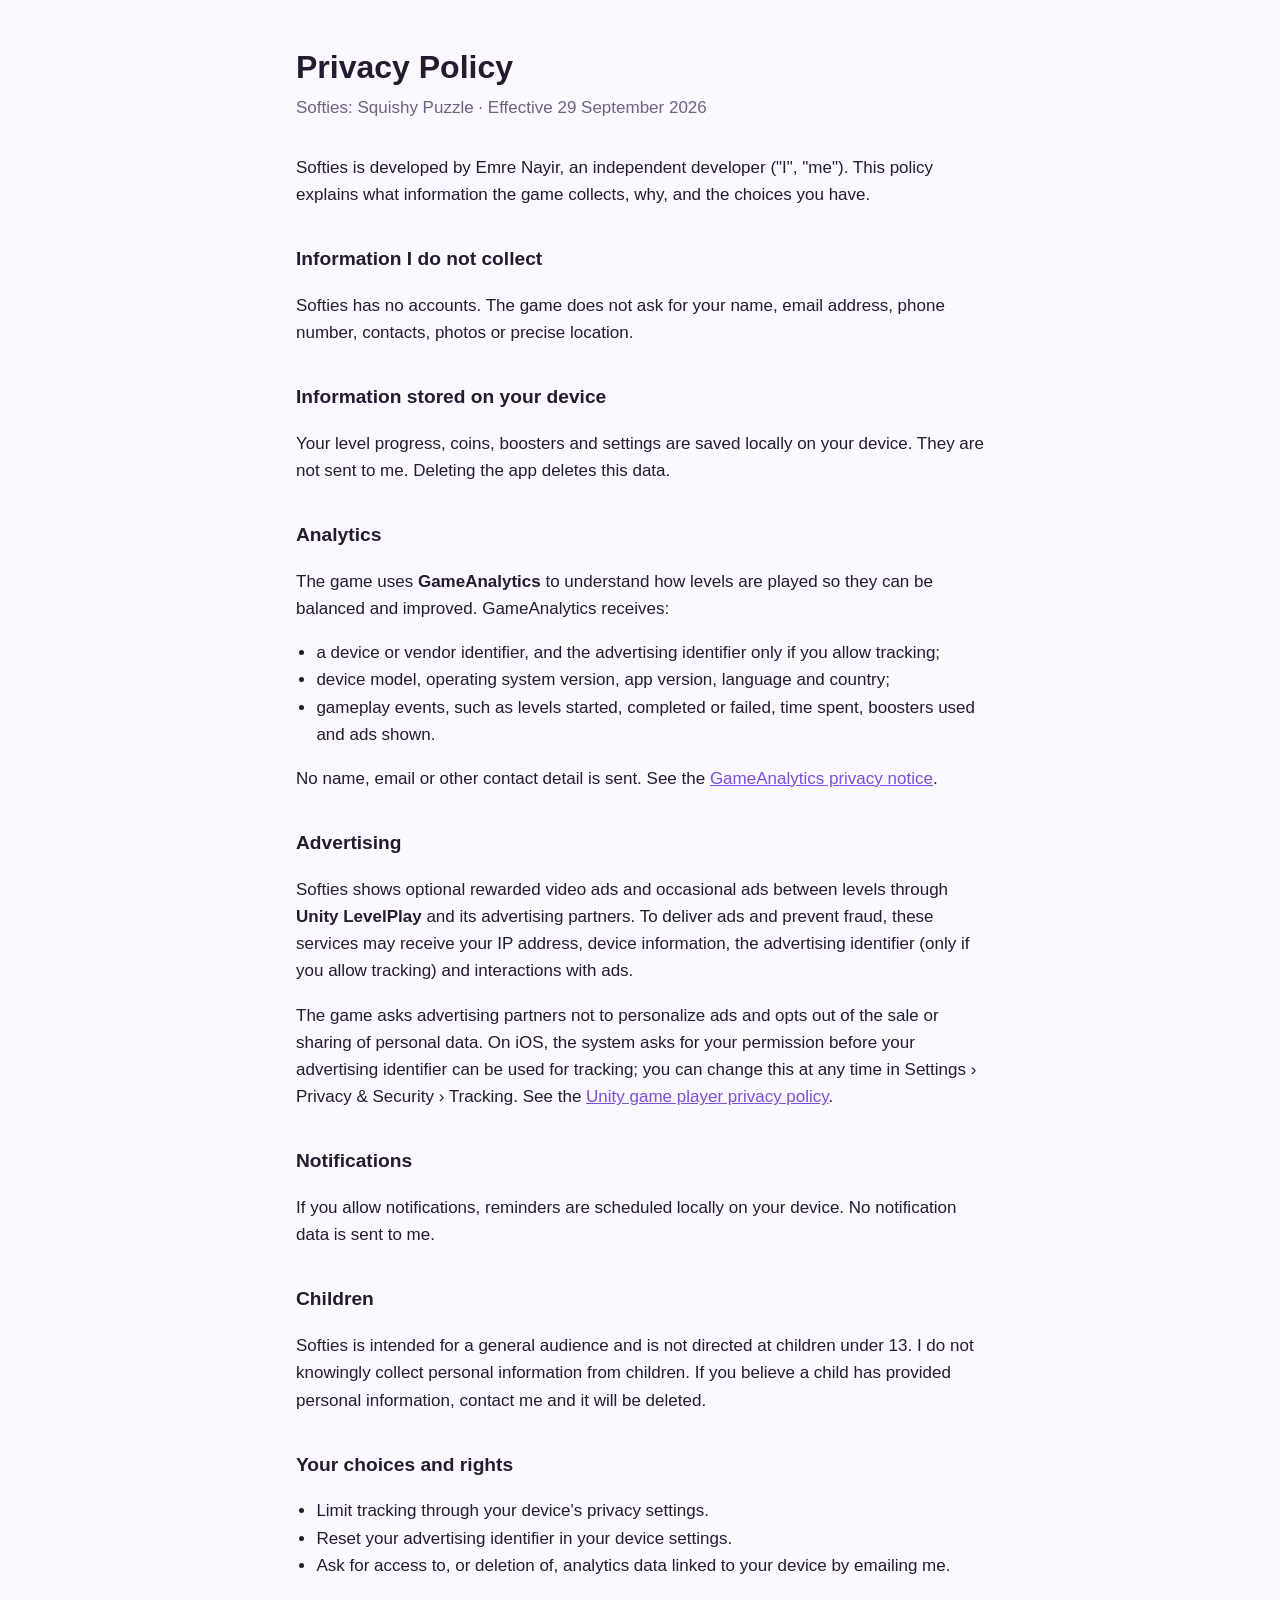
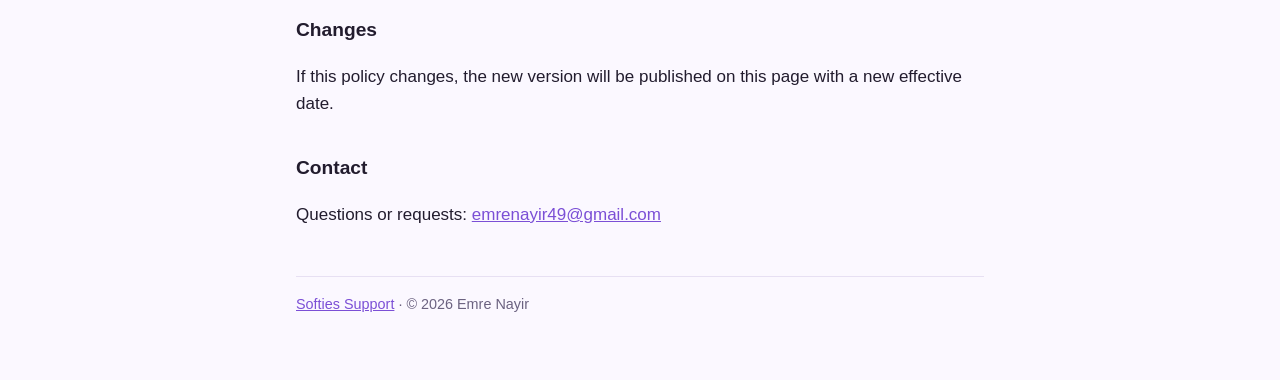
==== softies/privacy.html @ f6ddc519 "Add Softies support and privacy pages" ====
<!doctype html>
<html lang="en">
<head>
  <meta charset="utf-8">
  <meta name="viewport" content="width=device-width, initial-scale=1">
  <title>Softies Privacy Policy</title>
  <link rel="stylesheet" href="style.css">
</head>
<body>
  <main>
    <h1>Privacy Policy</h1>
    <p class="lead">Softies: Squishy Puzzle · Effective 29 September 2026</p>

    <p>Softies is developed by Emre Nayir, an independent developer ("I", "me"). This policy explains what information the game collects, why, and the choices you have.</p>

    <h2>Information I do not collect</h2>
    <p>Softies has no accounts. The game does not ask for your name, email address, phone number, contacts, photos or precise location.</p>

    <h2>Information stored on your device</h2>
    <p>Your level progress, coins, boosters and settings are saved locally on your device. They are not sent to me. Deleting the app deletes this data.</p>

    <h2>Analytics</h2>
    <p>The game uses <strong>GameAnalytics</strong> to understand how levels are played so they can be balanced and improved. GameAnalytics receives:</p>
    <ul>
      <li>a device or vendor identifier, and the advertising identifier only if you allow tracking;</li>
      <li>device model, operating system version, app version, language and country;</li>
      <li>gameplay events, such as levels started, completed or failed, time spent, boosters used and ads shown.</li>
    </ul>
    <p>No name, email or other contact detail is sent. See the <a href="https://www.gameanalytics.com/trust/privacy-notice">GameAnalytics privacy notice</a>.</p>

    <h2>Advertising</h2>
    <p>Softies shows optional rewarded video ads and occasional ads between levels through <strong>Unity LevelPlay</strong> and its advertising partners. To deliver ads and prevent fraud, these services may receive your IP address, device information, the advertising identifier (only if you allow tracking) and interactions with ads.</p>
    <p>The game asks advertising partners not to personalize ads and opts out of the sale or sharing of personal data. On iOS, the system asks for your permission before your advertising identifier can be used for tracking; you can change this at any time in Settings › Privacy &amp; Security › Tracking. See the <a href="https://unity.com/legal/game-player-and-app-user-privacy-policy">Unity game player privacy policy</a>.</p>

    <h2>Notifications</h2>
    <p>If you allow notifications, reminders are scheduled locally on your device. No notification data is sent to me.</p>

    <h2>Children</h2>
    <p>Softies is intended for a general audience and is not directed at children under 13. I do not knowingly collect personal information from children. If you believe a child has provided personal information, contact me and it will be deleted.</p>

    <h2>Your choices and rights</h2>
    <ul>
      <li>Limit tracking through your device's privacy settings.</li>
      <li>Reset your advertising identifier in your device settings.</li>
      <li>Ask for access to, or deletion of, analytics data linked to your device by emailing me.</li>
    </ul>

    <h2>Changes</h2>
    <p>If this policy changes, the new version will be published on this page with a new effective date.</p>

    <h2>Contact</h2>
    <p>Questions or requests: <a href="mailto:emrenayir49@gmail.com">emrenayir49@gmail.com</a></p>

    <footer>
      <a href="index.html">Softies Support</a> · © 2026 Emre Nayir
    </footer>
  </main>
</body>
</html>
---- softies/style.css ----
:root {
  --bg: #fbf8ff;
  --text: #221c2e;
  --muted: #6b6280;
  --accent: #7b4fd6;
  --card: #ffffff;
  --line: #e7e0f3;
}

@media (prefers-color-scheme: dark) {
  :root {
    --bg: #17131f;
    --text: #eee9f7;
    --muted: #a79fb8;
    --accent: #b99bff;
    --card: #211b2c;
    --line: #342b44;
  }
}

* { box-sizing: border-box; }

body {
  margin: 0;
  background: var(--bg);
  color: var(--text);
  font: 17px/1.6 -apple-system, BlinkMacSystemFont, "Segoe UI", Roboto, sans-serif;
}

main {
  max-width: 720px;
  margin: 0 auto;
  padding: 48px 16px 64px;
}

h1 { font-size: 2rem; line-height: 1.2; margin: 0 0 8px; }
h2 { font-size: 1.2rem; margin: 36px 0 8px; }
p, li { color: var(--text); }
ul { padding-left: 1.2em; }
a { color: var(--accent); }

.lead { color: var(--muted); margin: 0 0 32px; }

.card {
  background: var(--card);
  border: 1px solid var(--line);
  border-radius: 14px;
  padding: 20px 22px;
  margin: 24px 0;
}

footer {
  margin-top: 48px;
  padding-top: 16px;
  border-top: 1px solid var(--line);
  color: var(--muted);
  font-size: 0.9rem;
}
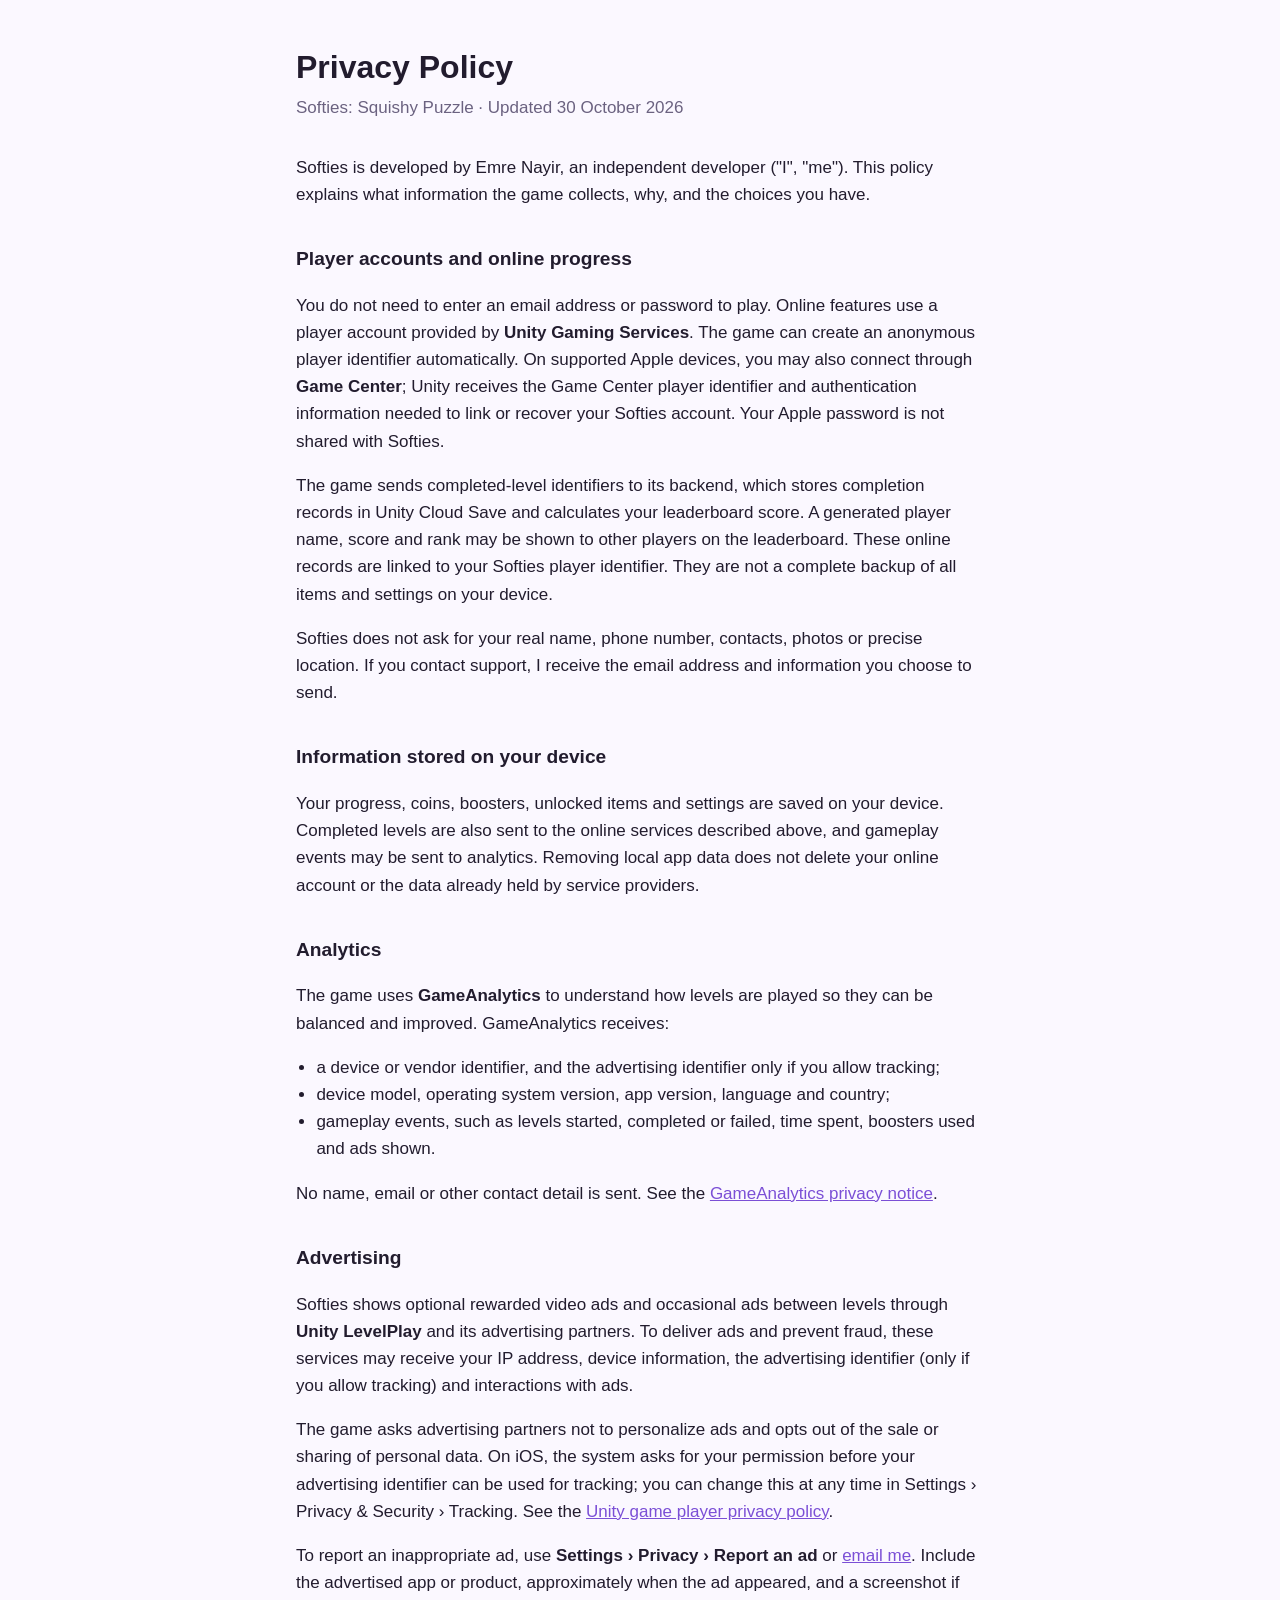
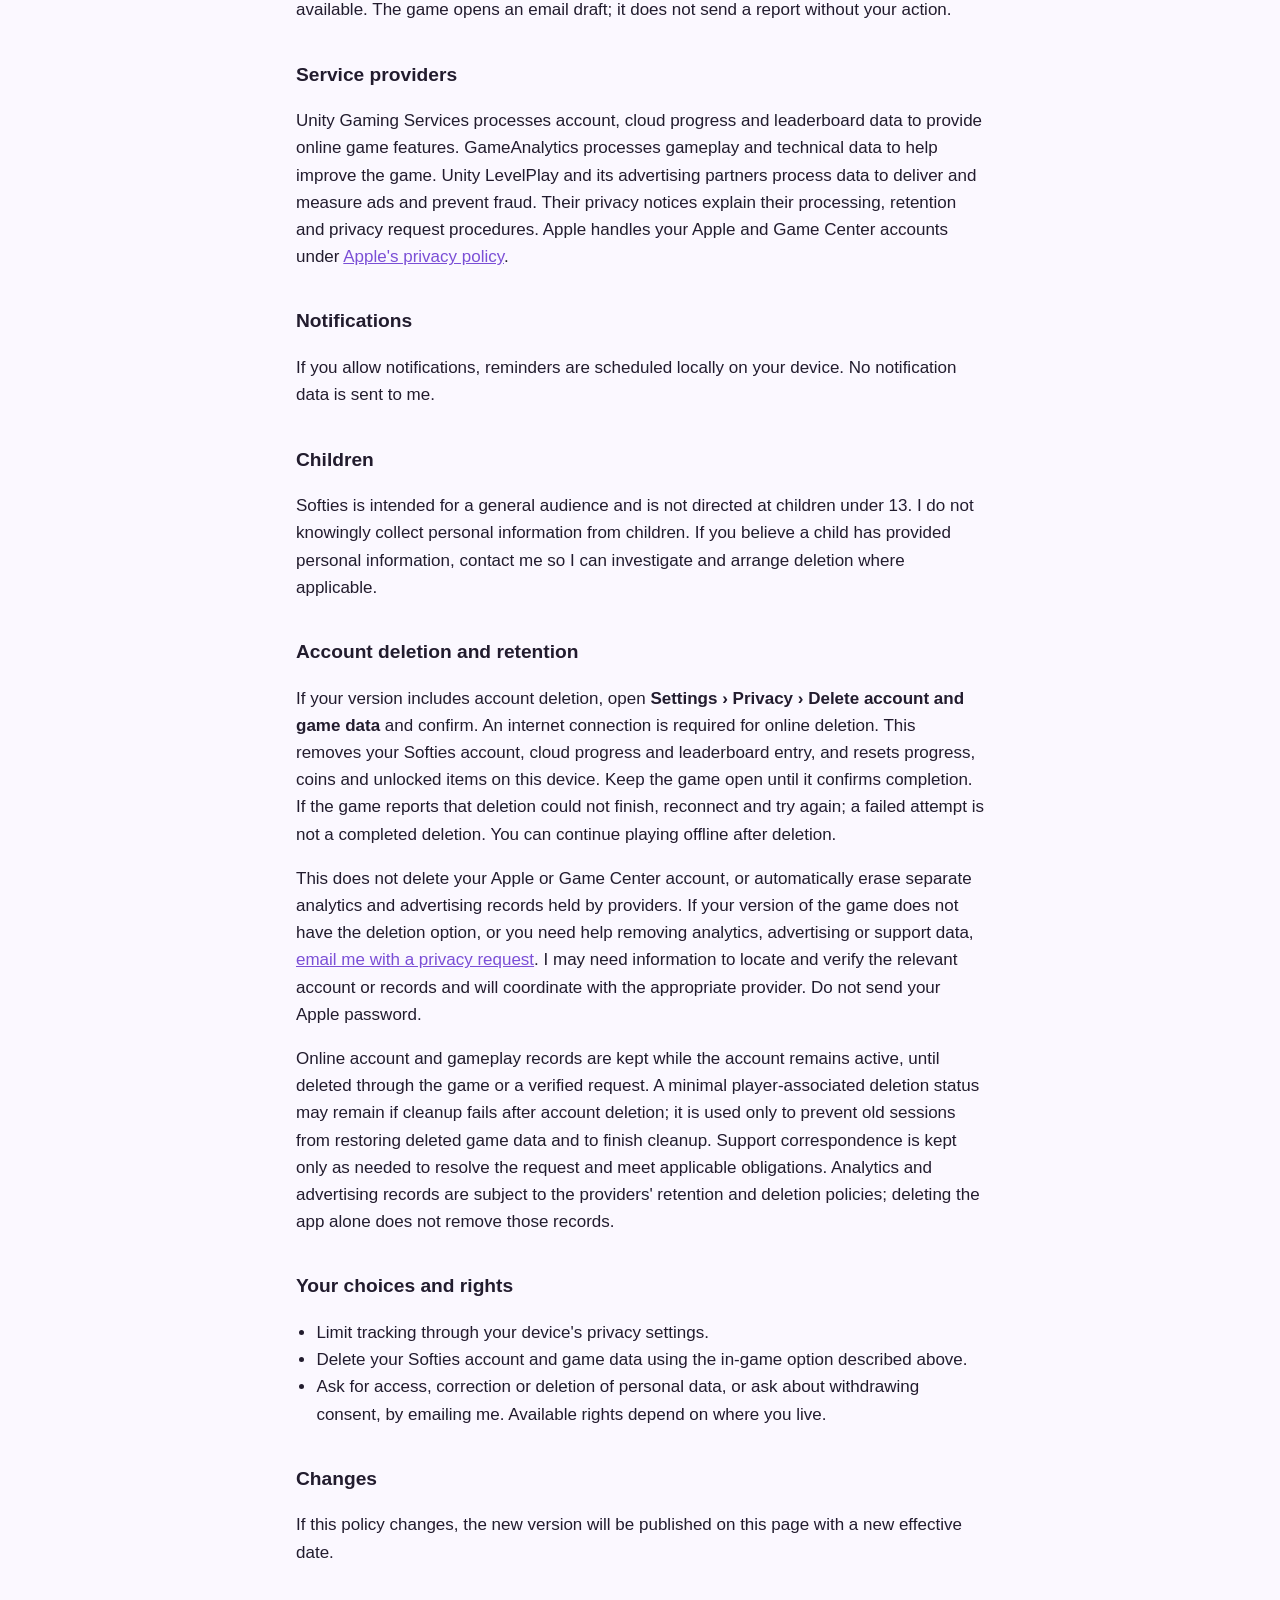
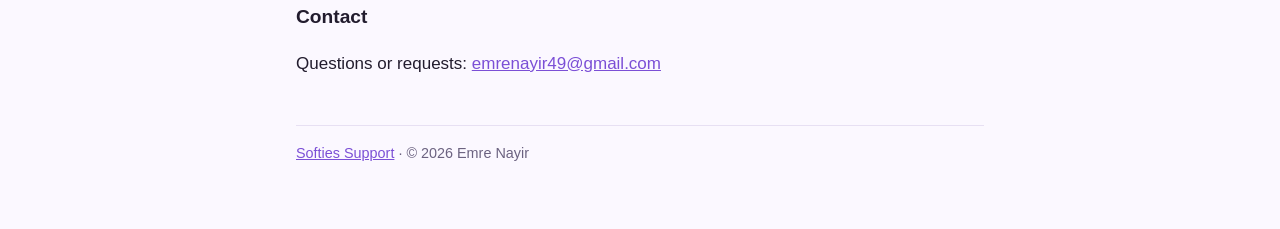
==== commit ad60dbaf: "Clarify Softies accounts, cloud data and privacy controls" ====
--- a/softies/privacy.html
+++ b/softies/privacy.html
@@ -9,15 +9,17 @@
 <body>
   <main>
     <h1>Privacy Policy</h1>
-    <p class="lead">Softies: Squishy Puzzle · Effective 29 September 2026</p>
+    <p class="lead">Softies: Squishy Puzzle · Updated 30 October 2026</p>
 
     <p>Softies is developed by Emre Nayir, an independent developer ("I", "me"). This policy explains what information the game collects, why, and the choices you have.</p>
 
-    <h2>Information I do not collect</h2>
-    <p>Softies has no accounts. The game does not ask for your name, email address, phone number, contacts, photos or precise location.</p>
+    <h2>Player accounts and online progress</h2>
+    <p>You do not need to enter an email address or password to play. Online features use a player account provided by <strong>Unity Gaming Services</strong>. The game can create an anonymous player identifier automatically. On supported Apple devices, you may also connect through <strong>Game Center</strong>; Unity receives the Game Center player identifier and authentication information needed to link or recover your Softies account. Your Apple password is not shared with Softies.</p>
+    <p>The game sends completed-level identifiers to its backend, which stores completion records in Unity Cloud Save and calculates your leaderboard score. A generated player name, score and rank may be shown to other players on the leaderboard. These online records are linked to your Softies player identifier. They are not a complete backup of all items and settings on your device.</p>
+    <p>Softies does not ask for your real name, phone number, contacts, photos or precise location. If you contact support, I receive the email address and information you choose to send.</p>
 
     <h2>Information stored on your device</h2>
-    <p>Your level progress, coins, boosters and settings are saved locally on your device. They are not sent to me. Deleting the app deletes this data.</p>
+    <p>Your progress, coins, boosters, unlocked items and settings are saved on your device. Completed levels are also sent to the online services described above, and gameplay events may be sent to analytics. Removing local app data does not delete your online account or the data already held by service providers.</p>
 
     <h2>Analytics</h2>
     <p>The game uses <strong>GameAnalytics</strong> to understand how levels are played so they can be balanced and improved. GameAnalytics receives:</p>
@@ -31,18 +33,27 @@
     <h2>Advertising</h2>
     <p>Softies shows optional rewarded video ads and occasional ads between levels through <strong>Unity LevelPlay</strong> and its advertising partners. To deliver ads and prevent fraud, these services may receive your IP address, device information, the advertising identifier (only if you allow tracking) and interactions with ads.</p>
     <p>The game asks advertising partners not to personalize ads and opts out of the sale or sharing of personal data. On iOS, the system asks for your permission before your advertising identifier can be used for tracking; you can change this at any time in Settings › Privacy &amp; Security › Tracking. See the <a href="https://unity.com/legal/game-player-and-app-user-privacy-policy">Unity game player privacy policy</a>.</p>
+    <p>To report an inappropriate ad, use <strong>Settings › Privacy › Report an ad</strong> or <a href="mailto:emrenayir49@gmail.com?subject=Softies%20ad%20report">email me</a>. Include the advertised app or product, approximately when the ad appeared, and a screenshot if available. The game opens an email draft; it does not send a report without your action.</p>
+
+    <h2>Service providers</h2>
+    <p>Unity Gaming Services processes account, cloud progress and leaderboard data to provide online game features. GameAnalytics processes gameplay and technical data to help improve the game. Unity LevelPlay and its advertising partners process data to deliver and measure ads and prevent fraud. Their privacy notices explain their processing, retention and privacy request procedures. Apple handles your Apple and Game Center accounts under <a href="https://www.apple.com/legal/privacy/en-ww/">Apple's privacy policy</a>.</p>
 
     <h2>Notifications</h2>
     <p>If you allow notifications, reminders are scheduled locally on your device. No notification data is sent to me.</p>
 
     <h2>Children</h2>
-    <p>Softies is intended for a general audience and is not directed at children under 13. I do not knowingly collect personal information from children. If you believe a child has provided personal information, contact me and it will be deleted.</p>
+    <p>Softies is intended for a general audience and is not directed at children under 13. I do not knowingly collect personal information from children. If you believe a child has provided personal information, contact me so I can investigate and arrange deletion where applicable.</p>
+
+    <h2>Account deletion and retention</h2>
+    <p>If your version includes account deletion, open <strong>Settings › Privacy › Delete account and game data</strong> and confirm. An internet connection is required for online deletion. This removes your Softies account, cloud progress and leaderboard entry, and resets progress, coins and unlocked items on this device. Keep the game open until it confirms completion. If the game reports that deletion could not finish, reconnect and try again; a failed attempt is not a completed deletion. You can continue playing offline after deletion.</p>
+    <p>This does not delete your Apple or Game Center account, or automatically erase separate analytics and advertising records held by providers. If your version of the game does not have the deletion option, or you need help removing analytics, advertising or support data, <a href="mailto:emrenayir49@gmail.com?subject=Softies%20privacy%20request">email me with a privacy request</a>. I may need information to locate and verify the relevant account or records and will coordinate with the appropriate provider. Do not send your Apple password.</p>
+    <p>Online account and gameplay records are kept while the account remains active, until deleted through the game or a verified request. A minimal player-associated deletion status may remain if cleanup fails after account deletion; it is used only to prevent old sessions from restoring deleted game data and to finish cleanup. Support correspondence is kept only as needed to resolve the request and meet applicable obligations. Analytics and advertising records are subject to the providers' retention and deletion policies; deleting the app alone does not remove those records.</p>
 
     <h2>Your choices and rights</h2>
     <ul>
       <li>Limit tracking through your device's privacy settings.</li>
-      <li>Reset your advertising identifier in your device settings.</li>
-      <li>Ask for access to, or deletion of, analytics data linked to your device by emailing me.</li>
+      <li>Delete your Softies account and game data using the in-game option described above.</li>
+      <li>Ask for access, correction or deletion of personal data, or ask about withdrawing consent, by emailing me. Available rights depend on where you live.</li>
     </ul>
 
     <h2>Changes</h2>
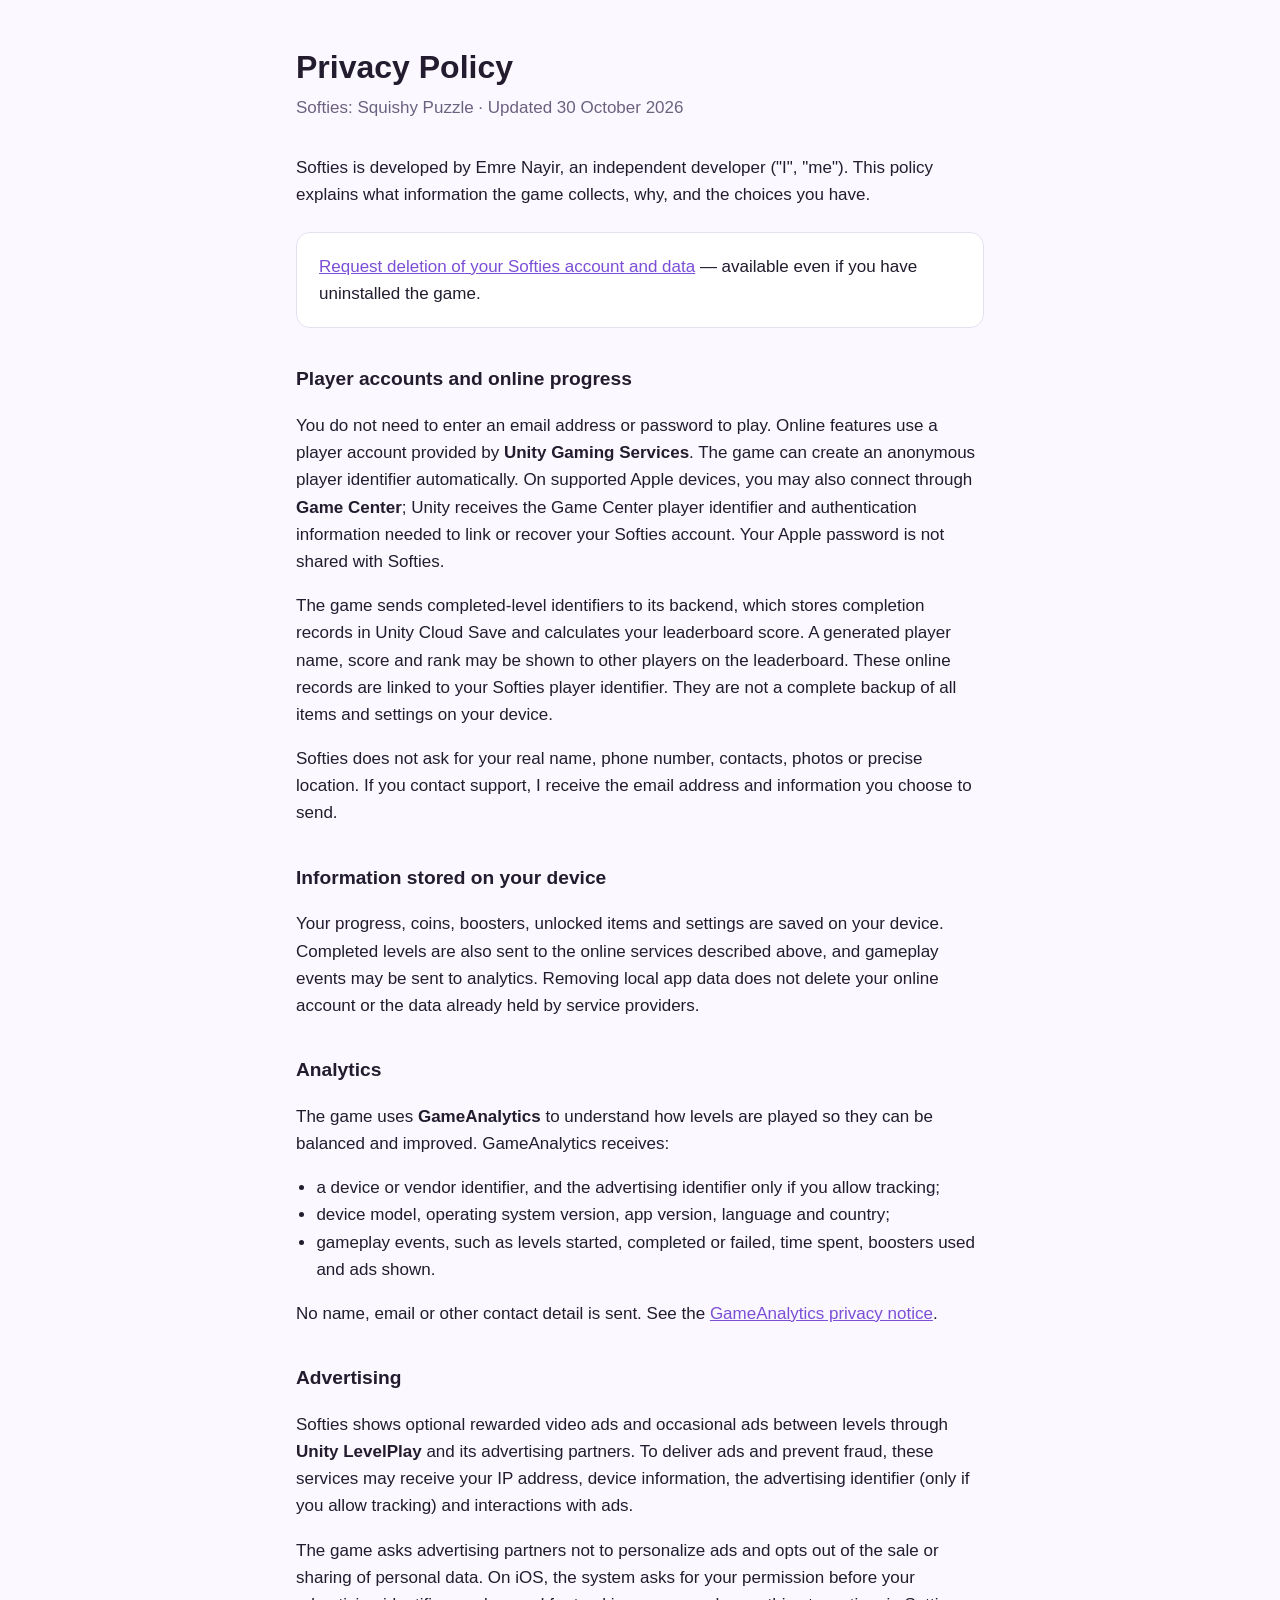
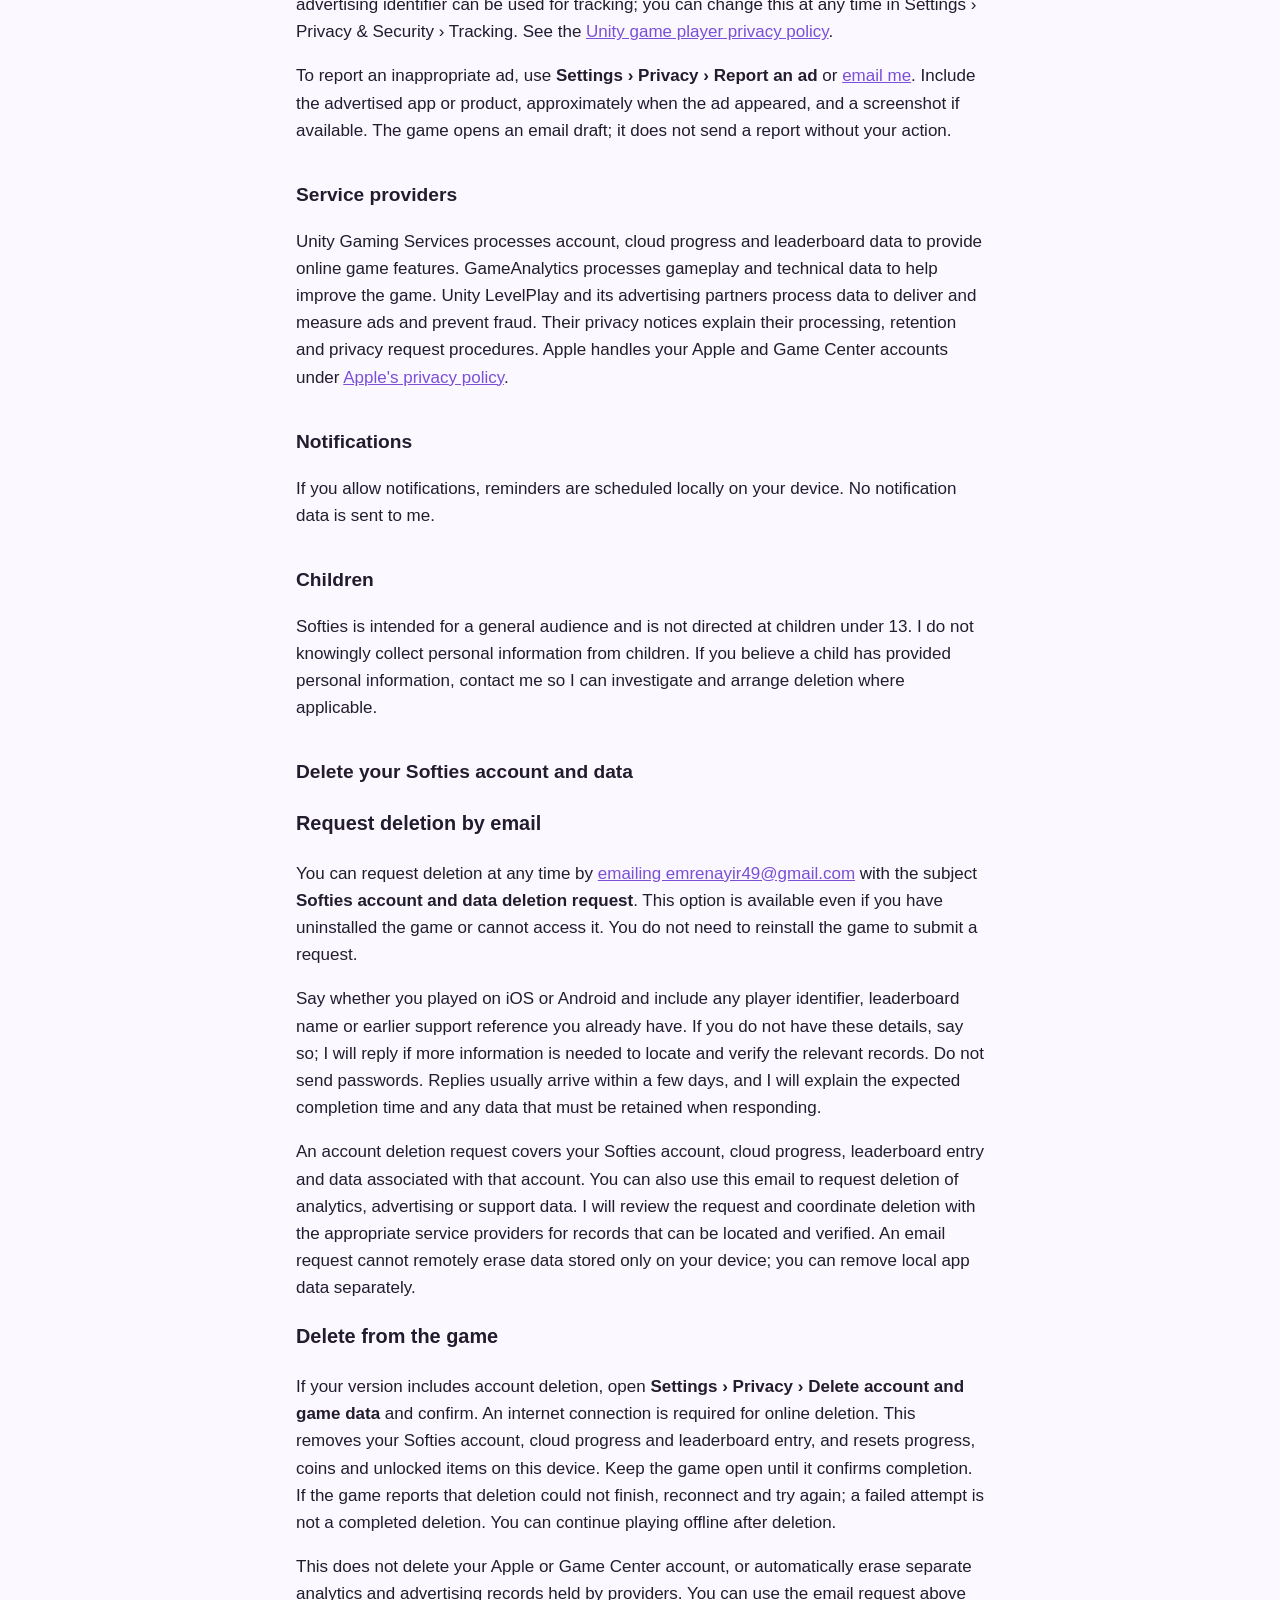
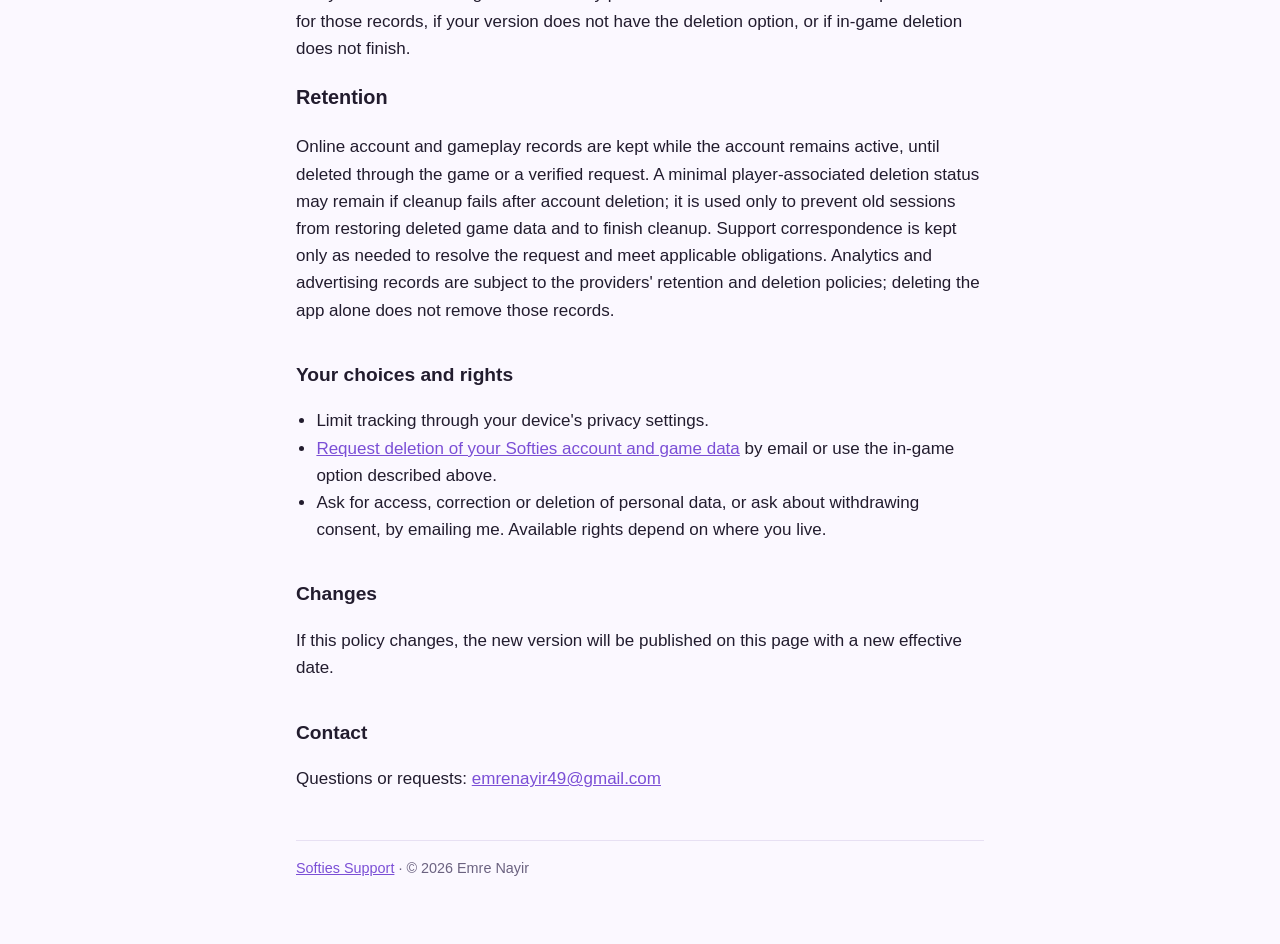
==== commit e5e4bb96: "Clarify Softies web account deletion requests" ====
--- a/softies/privacy.html
+++ b/softies/privacy.html
@@ -12,6 +12,7 @@
     <p class="lead">Softies: Squishy Puzzle · Updated 30 October 2026</p>
 
     <p>Softies is developed by Emre Nayir, an independent developer ("I", "me"). This policy explains what information the game collects, why, and the choices you have.</p>
+    <p class="card"><a href="#delete-account">Request deletion of your Softies account and data</a> — available even if you have uninstalled the game.</p>
 
     <h2>Player accounts and online progress</h2>
     <p>You do not need to enter an email address or password to play. Online features use a player account provided by <strong>Unity Gaming Services</strong>. The game can create an anonymous player identifier automatically. On supported Apple devices, you may also connect through <strong>Game Center</strong>; Unity receives the Game Center player identifier and authentication information needed to link or recover your Softies account. Your Apple password is not shared with Softies.</p>
@@ -44,15 +45,21 @@
     <h2>Children</h2>
     <p>Softies is intended for a general audience and is not directed at children under 13. I do not knowingly collect personal information from children. If you believe a child has provided personal information, contact me so I can investigate and arrange deletion where applicable.</p>
 
-    <h2>Account deletion and retention</h2>
+    <h2 id="delete-account">Delete your Softies account and data</h2>
+    <h3>Request deletion by email</h3>
+    <p>You can request deletion at any time by <a href="mailto:emrenayir49@gmail.com?subject=Softies%20account%20and%20data%20deletion%20request">emailing emrenayir49@gmail.com</a> with the subject <strong>Softies account and data deletion request</strong>. This option is available even if you have uninstalled the game or cannot access it. You do not need to reinstall the game to submit a request.</p>
+    <p>Say whether you played on iOS or Android and include any player identifier, leaderboard name or earlier support reference you already have. If you do not have these details, say so; I will reply if more information is needed to locate and verify the relevant records. Do not send passwords. Replies usually arrive within a few days, and I will explain the expected completion time and any data that must be retained when responding.</p>
+    <p>An account deletion request covers your Softies account, cloud progress, leaderboard entry and data associated with that account. You can also use this email to request deletion of analytics, advertising or support data. I will review the request and coordinate deletion with the appropriate service providers for records that can be located and verified. An email request cannot remotely erase data stored only on your device; you can remove local app data separately.</p>
+    <h3>Delete from the game</h3>
     <p>If your version includes account deletion, open <strong>Settings › Privacy › Delete account and game data</strong> and confirm. An internet connection is required for online deletion. This removes your Softies account, cloud progress and leaderboard entry, and resets progress, coins and unlocked items on this device. Keep the game open until it confirms completion. If the game reports that deletion could not finish, reconnect and try again; a failed attempt is not a completed deletion. You can continue playing offline after deletion.</p>
-    <p>This does not delete your Apple or Game Center account, or automatically erase separate analytics and advertising records held by providers. If your version of the game does not have the deletion option, or you need help removing analytics, advertising or support data, <a href="mailto:emrenayir49@gmail.com?subject=Softies%20privacy%20request">email me with a privacy request</a>. I may need information to locate and verify the relevant account or records and will coordinate with the appropriate provider. Do not send your Apple password.</p>
+    <p>This does not delete your Apple or Game Center account, or automatically erase separate analytics and advertising records held by providers. You can use the email request above for those records, if your version does not have the deletion option, or if in-game deletion does not finish.</p>
+    <h3>Retention</h3>
     <p>Online account and gameplay records are kept while the account remains active, until deleted through the game or a verified request. A minimal player-associated deletion status may remain if cleanup fails after account deletion; it is used only to prevent old sessions from restoring deleted game data and to finish cleanup. Support correspondence is kept only as needed to resolve the request and meet applicable obligations. Analytics and advertising records are subject to the providers' retention and deletion policies; deleting the app alone does not remove those records.</p>
 
     <h2>Your choices and rights</h2>
     <ul>
       <li>Limit tracking through your device's privacy settings.</li>
-      <li>Delete your Softies account and game data using the in-game option described above.</li>
+      <li><a href="#delete-account">Request deletion of your Softies account and game data</a> by email or use the in-game option described above.</li>
       <li>Ask for access, correction or deletion of personal data, or ask about withdrawing consent, by emailing me. Available rights depend on where you live.</li>
     </ul>
 
